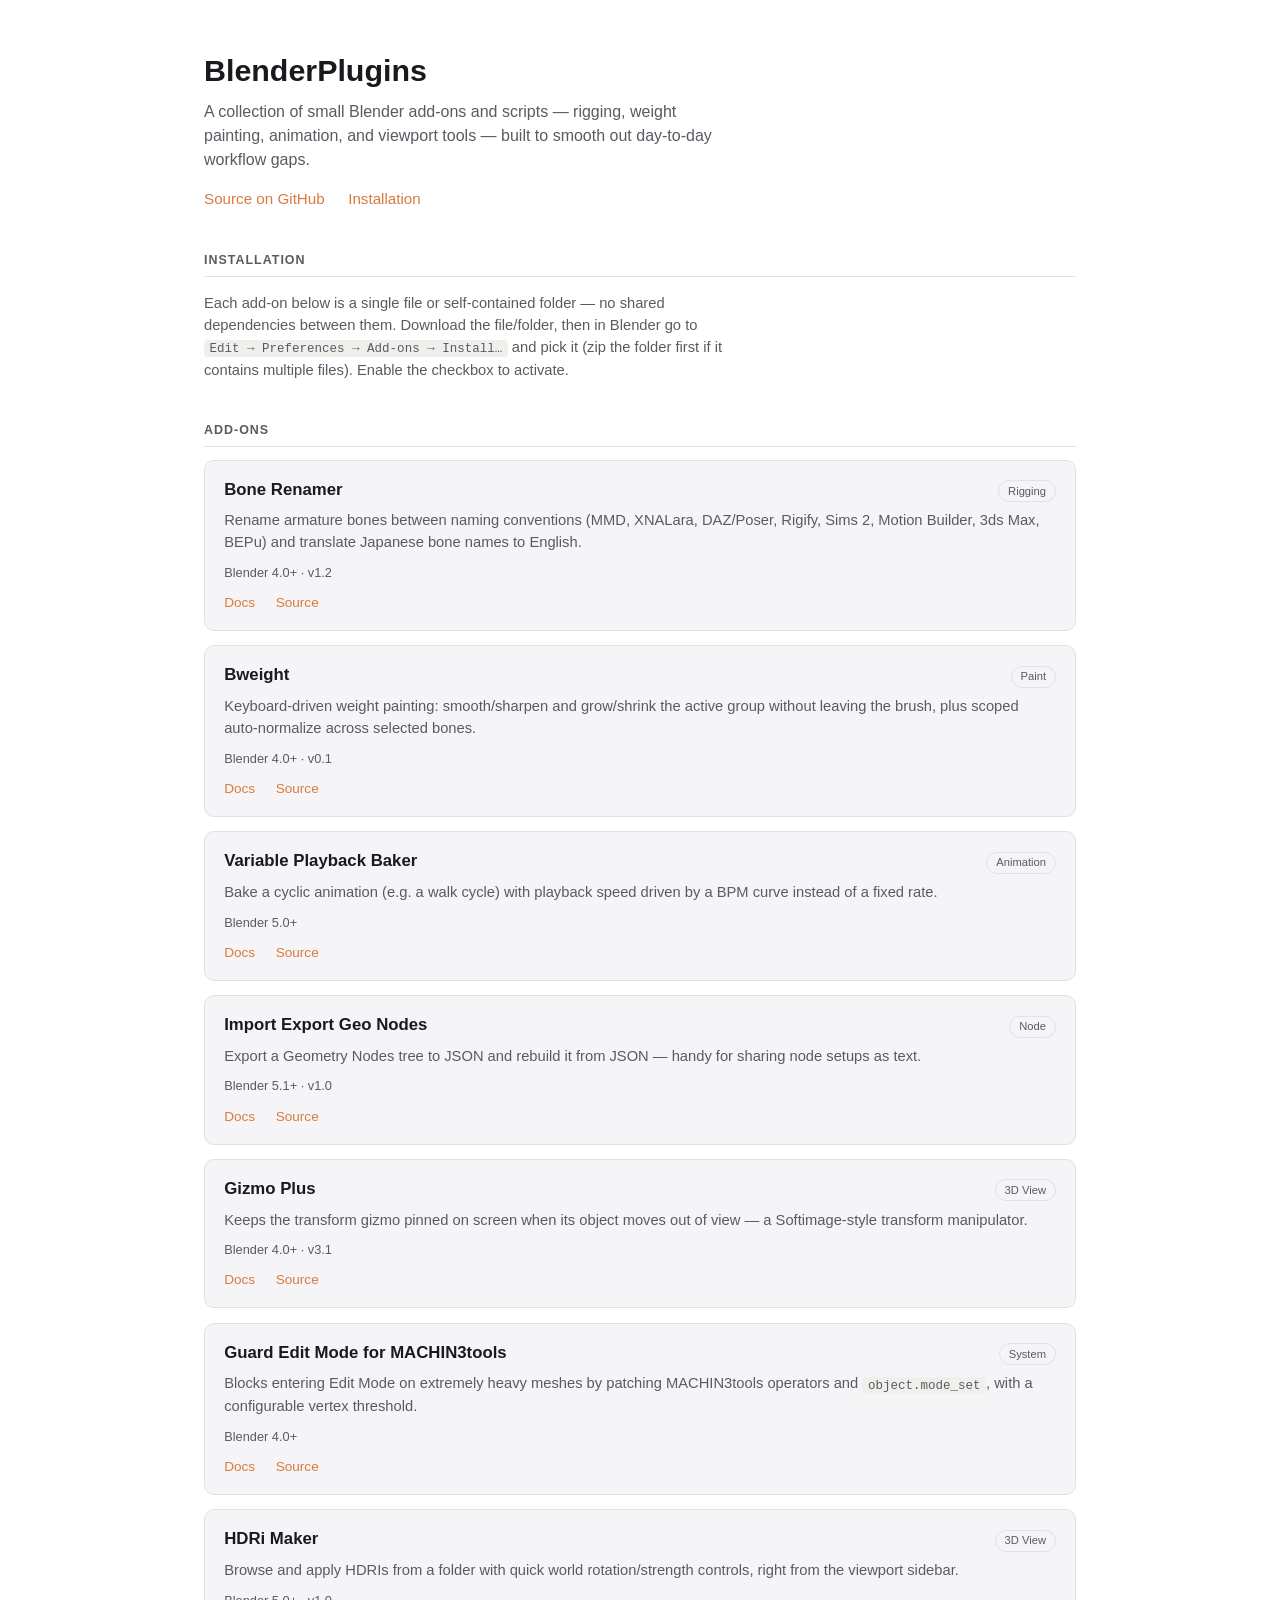
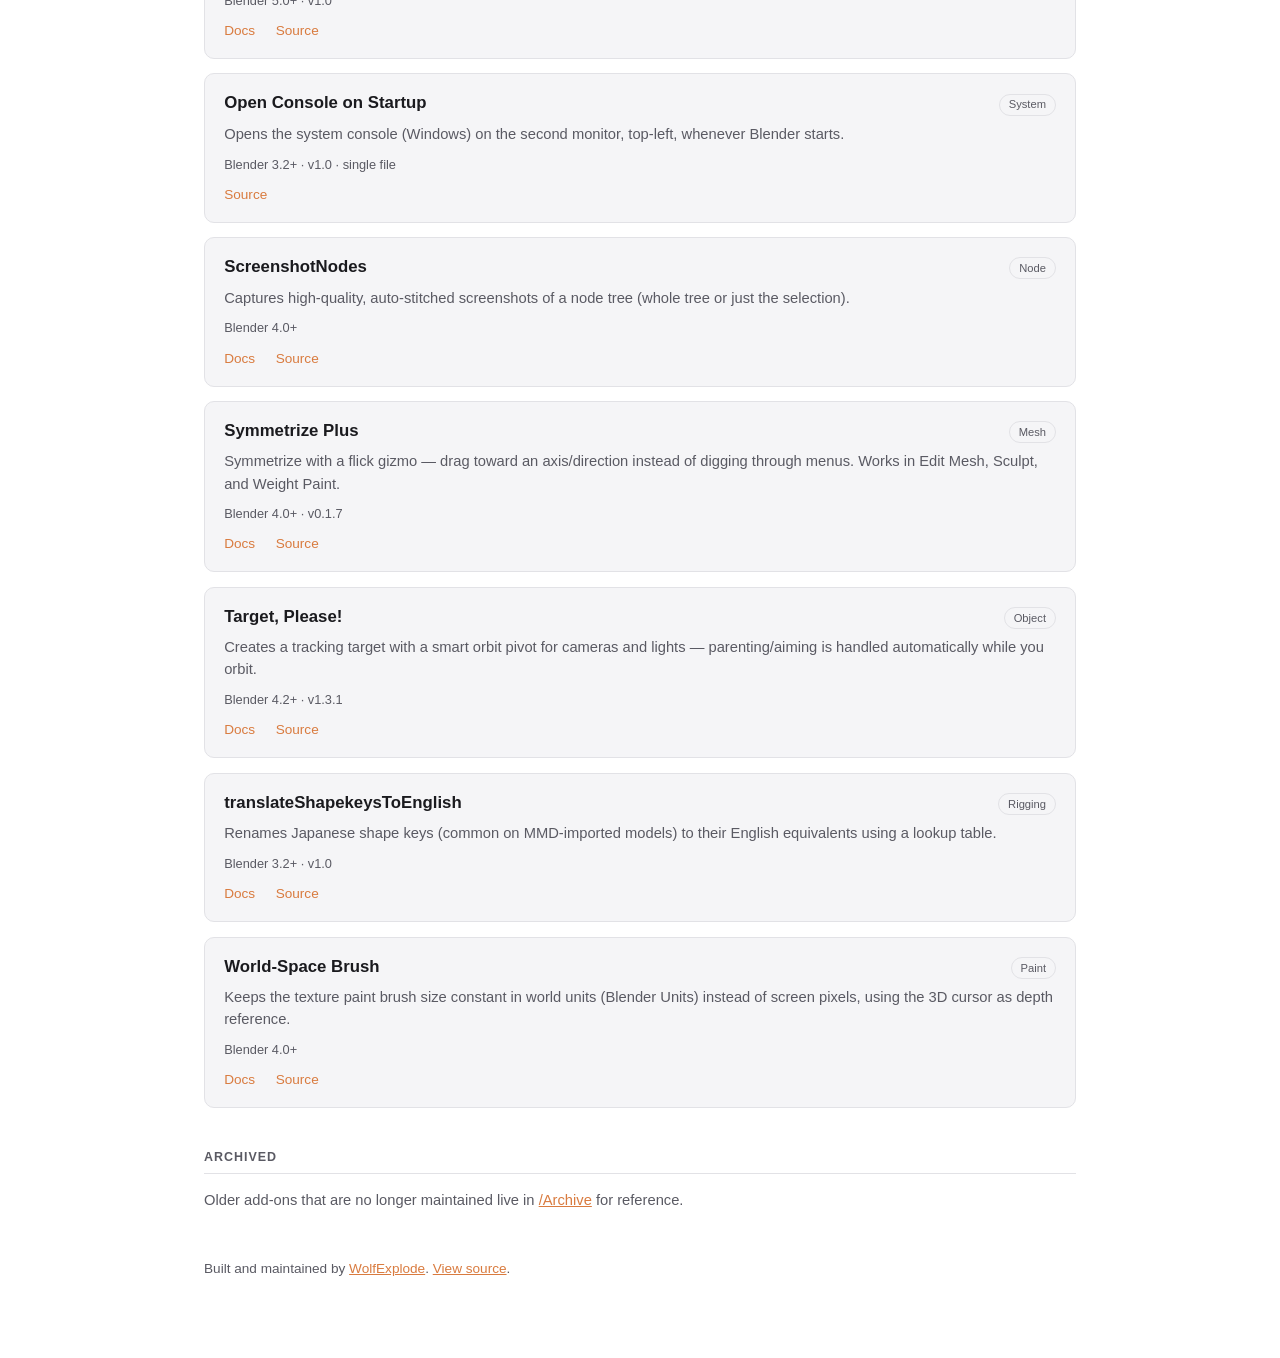
==== docs/index.html @ 3d96248f "updated docs and added README for each plugin I'll record and add videos later" ====
<!doctype html>
<html lang="en">
<head>
<meta charset="utf-8">
<meta name="viewport" content="width=device-width, initial-scale=1">
<title>BlenderPlugins — WXP</title>
<meta name="description" content="A collection of Blender add-ons and scripts for rigging, weight painting, animation, and viewport tools.">
<style>
  :root {
    --bg: #ffffff;
    --bg-alt: #f5f5f7;
    --text: #1a1a1e;
    --text-muted: #5a5a63;
    --border: #e2e2e6;
    --accent: #d97b3f;
    --code-bg: #f0efec;
  }
  @media (prefers-color-scheme: dark) {
    :root {
      --bg: #16161a;
      --bg-alt: #1d1d22;
      --text: #ececef;
      --text-muted: #9a9aa2;
      --border: #2c2c33;
      --accent: #e59a63;
      --code-bg: #232329;
    }
  }
  * { box-sizing: border-box; }
  body {
    margin: 0;
    font-family: -apple-system, "Segoe UI", Roboto, Helvetica, Arial, sans-serif;
    background: var(--bg);
    color: var(--text);
    line-height: 1.5;
  }
  .wrap { max-width: 920px; margin: 0 auto; padding: 3rem 1.5rem 5rem; }
  header h1 { font-size: 1.9rem; margin: 0 0 .4rem; }
  header p { color: var(--text-muted); max-width: 60ch; margin: 0 0 .5rem; }
  header .links { margin-top: 1rem; font-size: .95rem; }
  header .links a { color: var(--accent); text-decoration: none; margin-right: 1.2rem; }
  header .links a:hover { text-decoration: underline; }
  .section-title {
    margin: 2.5rem 0 .8rem;
    font-size: .78rem;
    text-transform: uppercase;
    letter-spacing: .08em;
    color: var(--text-muted);
    border-bottom: 1px solid var(--border);
    padding-bottom: .4rem;
  }
  .grid { display: grid; gap: .9rem; }
  .card {
    border: 1px solid var(--border);
    border-radius: 10px;
    padding: 1rem 1.2rem;
    background: var(--bg-alt);
  }
  .card-head {
    display: flex;
    align-items: baseline;
    justify-content: space-between;
    gap: .6rem;
    flex-wrap: wrap;
  }
  .card-head h3 { margin: 0; font-size: 1.05rem; }
  .badge {
    font-size: .7rem;
    color: var(--text-muted);
    border: 1px solid var(--border);
    border-radius: 999px;
    padding: .1rem .55rem;
    white-space: nowrap;
  }
  .card p.desc { margin: .45rem 0 .6rem; color: var(--text-muted); font-size: .92rem; }
  .card .meta { font-size: .8rem; color: var(--text-muted); margin-bottom: .5rem; }
  .card .actions a {
    font-size: .85rem;
    color: var(--accent);
    text-decoration: none;
    margin-right: 1rem;
  }
  .card .actions a:hover { text-decoration: underline; }
  code { background: var(--code-bg); border-radius: 4px; padding: .1rem .35rem; font-size: .85em; }
  footer { margin-top: 3rem; color: var(--text-muted); font-size: .85rem; }
  footer a { color: var(--accent); }
</style>
</head>
<body>
<div class="wrap">
  <header>
    <h1>BlenderPlugins</h1>
    <p>A collection of small Blender add-ons and scripts — rigging, weight painting, animation, and viewport tools — built to smooth out day-to-day workflow gaps.</p>
    <div class="links">
      <a href="https://github.com/WolfExplode/BlenderPlugins">Source on GitHub</a>
      <a href="https://github.com/WolfExplode/BlenderPlugins#installation">Installation</a>
    </div>
  </header>

  <h2 class="section-title" id="installation">Installation</h2>
  <p style="color:var(--text-muted); font-size:.92rem; max-width:65ch;">
    Each add-on below is a single file or self-contained folder — no shared dependencies between them.
    Download the file/folder, then in Blender go to <code>Edit → Preferences → Add-ons → Install…</code>
    and pick it (zip the folder first if it contains multiple files). Enable the checkbox to activate.
  </p>

  <h2 class="section-title">Add-ons</h2>
  <div class="grid">

    <div class="card">
      <div class="card-head"><h3>Bone Renamer</h3><span class="badge">Rigging</span></div>
      <p class="desc">Rename armature bones between naming conventions (MMD, XNALara, DAZ/Poser, Rigify, Sims 2, Motion Builder, 3ds Max, BEPu) and translate Japanese bone names to English.</p>
      <div class="meta">Blender 4.0+ &middot; v1.2</div>
      <div class="actions">
        <a href="https://github.com/WolfExplode/BlenderPlugins/blob/main/BoneRenamer_v1.2/README.md">Docs</a>
        <a href="https://github.com/WolfExplode/BlenderPlugins/tree/main/BoneRenamer_v1.2">Source</a>
      </div>
    </div>

    <div class="card">
      <div class="card-head"><h3>Bweight</h3><span class="badge">Paint</span></div>
      <p class="desc">Keyboard-driven weight painting: smooth/sharpen and grow/shrink the active group without leaving the brush, plus scoped auto-normalize across selected bones.</p>
      <div class="meta">Blender 4.0+ &middot; v0.1</div>
      <div class="actions">
        <a href="https://github.com/WolfExplode/BlenderPlugins/blob/main/Bweight/README.md">Docs</a>
        <a href="https://github.com/WolfExplode/BlenderPlugins/tree/main/Bweight">Source</a>
      </div>
    </div>

    <div class="card">
      <div class="card-head"><h3>Variable Playback Baker</h3><span class="badge">Animation</span></div>
      <p class="desc">Bake a cyclic animation (e.g. a walk cycle) with playback speed driven by a BPM curve instead of a fixed rate.</p>
      <div class="meta">Blender 5.0+</div>
      <div class="actions">
        <a href="https://github.com/WolfExplode/BlenderPlugins/blob/main/cyclic%20animation/README.md">Docs</a>
        <a href="https://github.com/WolfExplode/BlenderPlugins/tree/main/cyclic%20animation">Source</a>
      </div>
    </div>

    <div class="card">
      <div class="card-head"><h3>Import Export Geo Nodes</h3><span class="badge">Node</span></div>
      <p class="desc">Export a Geometry Nodes tree to JSON and rebuild it from JSON — handy for sharing node setups as text.</p>
      <div class="meta">Blender 5.1+ &middot; v1.0</div>
      <div class="actions">
        <a href="https://github.com/WolfExplode/BlenderPlugins/blob/main/ExportImportGeoNodes/README.md">Docs</a>
        <a href="https://github.com/WolfExplode/BlenderPlugins/tree/main/ExportImportGeoNodes">Source</a>
      </div>
    </div>

    <div class="card">
      <div class="card-head"><h3>Gizmo Plus</h3><span class="badge">3D View</span></div>
      <p class="desc">Keeps the transform gizmo pinned on screen when its object moves out of view — a Softimage-style transform manipulator.</p>
      <div class="meta">Blender 4.0+ &middot; v3.1</div>
      <div class="actions">
        <a href="https://github.com/WolfExplode/BlenderPlugins/blob/main/gizmo_plus/README.md">Docs</a>
        <a href="https://github.com/WolfExplode/BlenderPlugins/tree/main/gizmo_plus">Source</a>
      </div>
    </div>

    <div class="card">
      <div class="card-head"><h3>Guard Edit Mode for MACHIN3tools</h3><span class="badge">System</span></div>
      <p class="desc">Blocks entering Edit Mode on extremely heavy meshes by patching MACHIN3tools operators and <code>object.mode_set</code>, with a configurable vertex threshold.</p>
      <div class="meta">Blender 4.0+</div>
      <div class="actions">
        <a href="https://github.com/WolfExplode/BlenderPlugins/blob/main/Guard%20Edit%20Mode%20for%20MACHIN3tools/README.md">Docs</a>
        <a href="https://github.com/WolfExplode/BlenderPlugins/tree/main/Guard%20Edit%20Mode%20for%20MACHIN3tools">Source</a>
      </div>
    </div>

    <div class="card">
      <div class="card-head"><h3>HDRi Maker</h3><span class="badge">3D View</span></div>
      <p class="desc">Browse and apply HDRIs from a folder with quick world rotation/strength controls, right from the viewport sidebar.</p>
      <div class="meta">Blender 5.0+ &middot; v1.0</div>
      <div class="actions">
        <a href="https://github.com/WolfExplode/BlenderPlugins/blob/main/hdri_maker/README.md">Docs</a>
        <a href="https://github.com/WolfExplode/BlenderPlugins/tree/main/hdri_maker">Source</a>
      </div>
    </div>

    <div class="card">
      <div class="card-head"><h3>Open Console on Startup</h3><span class="badge">System</span></div>
      <p class="desc">Opens the system console (Windows) on the second monitor, top-left, whenever Blender starts.</p>
      <div class="meta">Blender 3.2+ &middot; v1.0 &middot; single file</div>
      <div class="actions">
        <a href="https://github.com/WolfExplode/BlenderPlugins/blob/main/Open_console_on_startup.py">Source</a>
      </div>
    </div>

    <div class="card">
      <div class="card-head"><h3>ScreenshotNodes</h3><span class="badge">Node</span></div>
      <p class="desc">Captures high-quality, auto-stitched screenshots of a node tree (whole tree or just the selection).</p>
      <div class="meta">Blender 4.0+</div>
      <div class="actions">
        <a href="https://github.com/WolfExplode/BlenderPlugins/blob/main/ScreenshotNodes/README.md">Docs</a>
        <a href="https://github.com/WolfExplode/BlenderPlugins/tree/main/ScreenshotNodes">Source</a>
      </div>
    </div>

    <div class="card">
      <div class="card-head"><h3>Symmetrize Plus</h3><span class="badge">Mesh</span></div>
      <p class="desc">Symmetrize with a flick gizmo — drag toward an axis/direction instead of digging through menus. Works in Edit Mesh, Sculpt, and Weight Paint.</p>
      <div class="meta">Blender 4.0+ &middot; v0.1.7</div>
      <div class="actions">
        <a href="https://github.com/WolfExplode/BlenderPlugins/blob/main/Symmetrize_Plus/README.md">Docs</a>
        <a href="https://github.com/WolfExplode/BlenderPlugins/tree/main/Symmetrize_Plus">Source</a>
      </div>
    </div>

    <div class="card">
      <div class="card-head"><h3>Target, Please!</h3><span class="badge">Object</span></div>
      <p class="desc">Creates a tracking target with a smart orbit pivot for cameras and lights — parenting/aiming is handled automatically while you orbit.</p>
      <div class="meta">Blender 4.2+ &middot; v1.3.1</div>
      <div class="actions">
        <a href="https://github.com/WolfExplode/BlenderPlugins/blob/main/Target%20Please/README.md">Docs</a>
        <a href="https://github.com/WolfExplode/BlenderPlugins/tree/main/Target%20Please">Source</a>
      </div>
    </div>

    <div class="card">
      <div class="card-head"><h3>translateShapekeysToEnglish</h3><span class="badge">Rigging</span></div>
      <p class="desc">Renames Japanese shape keys (common on MMD-imported models) to their English equivalents using a lookup table.</p>
      <div class="meta">Blender 3.2+ &middot; v1.0</div>
      <div class="actions">
        <a href="https://github.com/WolfExplode/BlenderPlugins/blob/main/translateShapekeysToEnglish/README.md">Docs</a>
        <a href="https://github.com/WolfExplode/BlenderPlugins/tree/main/translateShapekeysToEnglish">Source</a>
      </div>
    </div>

    <div class="card">
      <div class="card-head"><h3>World-Space Brush</h3><span class="badge">Paint</span></div>
      <p class="desc">Keeps the texture paint brush size constant in world units (Blender Units) instead of screen pixels, using the 3D cursor as depth reference.</p>
      <div class="meta">Blender 4.0+</div>
      <div class="actions">
        <a href="https://github.com/WolfExplode/BlenderPlugins/blob/main/world-space%20brush/README.md">Docs</a>
        <a href="https://github.com/WolfExplode/BlenderPlugins/tree/main/world-space%20brush">Source</a>
      </div>
    </div>

  </div>

  <h2 class="section-title">Archived</h2>
  <p style="color:var(--text-muted); font-size:.92rem;">
    Older add-ons that are no longer maintained live in
    <a href="https://github.com/WolfExplode/BlenderPlugins/tree/main/Archive" style="color:var(--accent);">/Archive</a>
    for reference.
  </p>

  <footer>
    Built and maintained by <a href="https://github.com/WolfExplode">WolfExplode</a>.
    <a href="https://github.com/WolfExplode/BlenderPlugins">View source</a>.
  </footer>
</div>
</body>
</html>
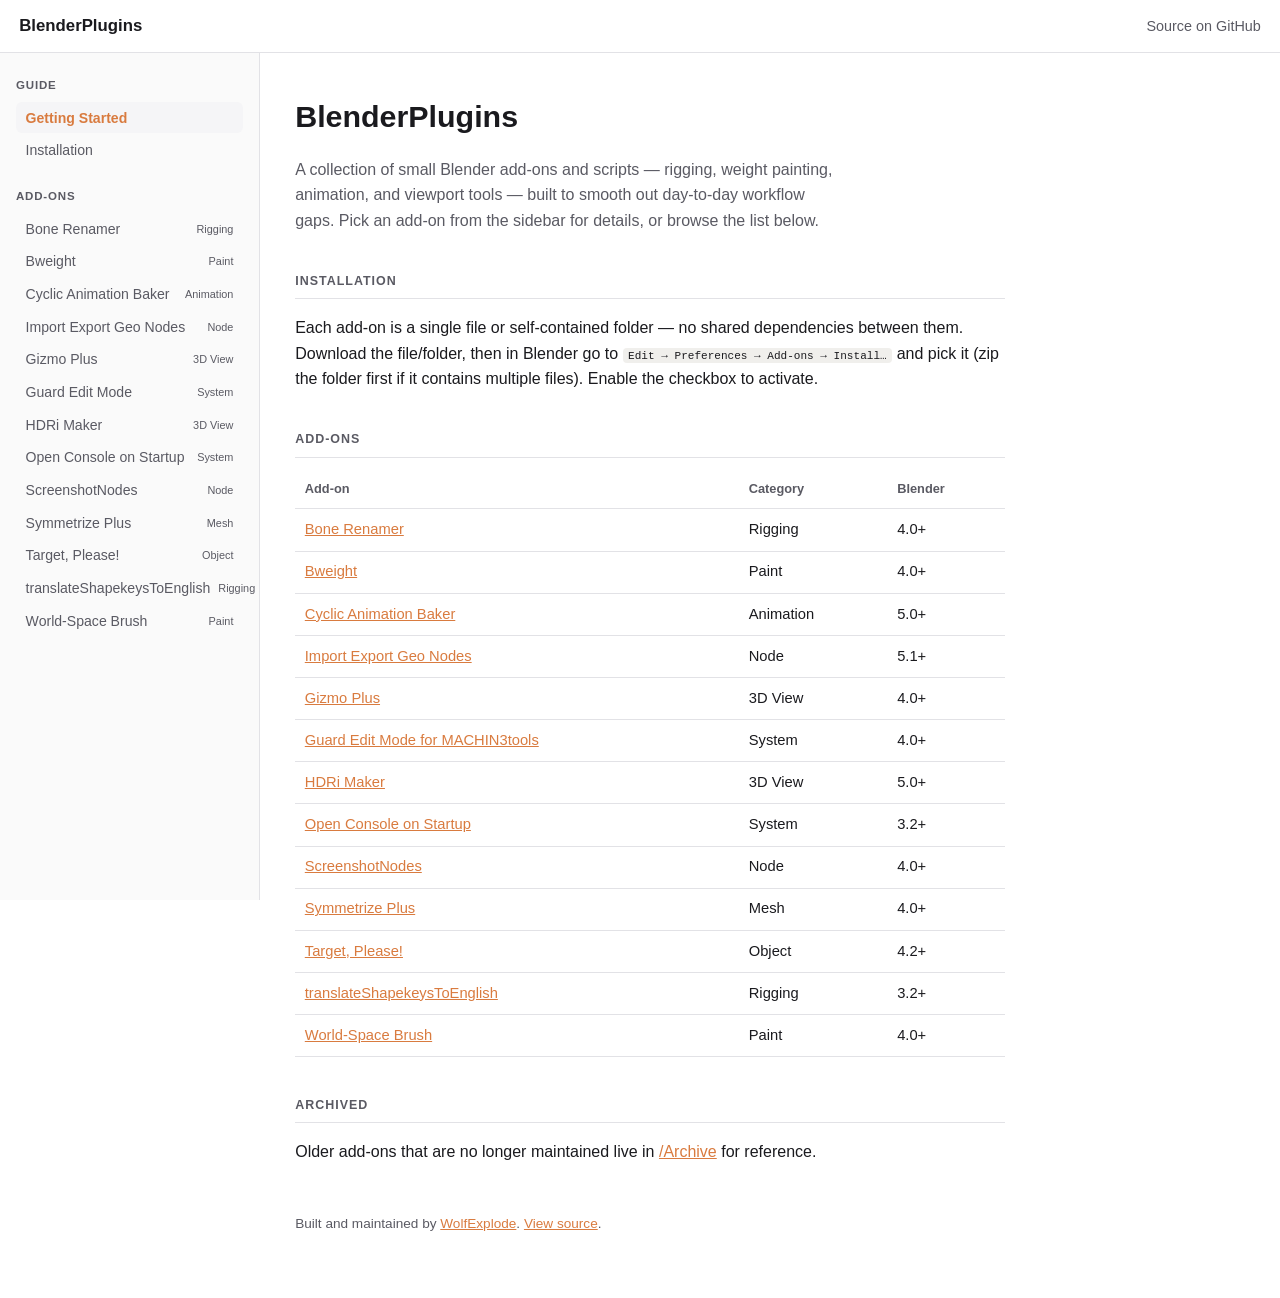
==== commit 2a40d990: "update webpage" ====
--- a/docs/index.html
+++ b/docs/index.html
@@ -1,254 +1,69 @@
-<!doctype html>
-<html lang="en">
-<head>
-<meta charset="utf-8">
-<meta name="viewport" content="width=device-width, initial-scale=1">
-<title>BlenderPlugins — WXP</title>
-<meta name="description" content="A collection of Blender add-ons and scripts for rigging, weight painting, animation, and viewport tools.">
-<style>
-  :root {
-    --bg: #ffffff;
-    --bg-alt: #f5f5f7;
-    --text: #1a1a1e;
-    --text-muted: #5a5a63;
-    --border: #e2e2e6;
-    --accent: #d97b3f;
-    --code-bg: #f0efec;
-  }
-  @media (prefers-color-scheme: dark) {
-    :root {
-      --bg: #16161a;
-      --bg-alt: #1d1d22;
-      --text: #ececef;
-      --text-muted: #9a9aa2;
-      --border: #2c2c33;
-      --accent: #e59a63;
-      --code-bg: #232329;
-    }
-  }
-  * { box-sizing: border-box; }
-  body {
-    margin: 0;
-    font-family: -apple-system, "Segoe UI", Roboto, Helvetica, Arial, sans-serif;
-    background: var(--bg);
-    color: var(--text);
-    line-height: 1.5;
-  }
-  .wrap { max-width: 920px; margin: 0 auto; padding: 3rem 1.5rem 5rem; }
-  header h1 { font-size: 1.9rem; margin: 0 0 .4rem; }
-  header p { color: var(--text-muted); max-width: 60ch; margin: 0 0 .5rem; }
-  header .links { margin-top: 1rem; font-size: .95rem; }
-  header .links a { color: var(--accent); text-decoration: none; margin-right: 1.2rem; }
-  header .links a:hover { text-decoration: underline; }
-  .section-title {
-    margin: 2.5rem 0 .8rem;
-    font-size: .78rem;
-    text-transform: uppercase;
-    letter-spacing: .08em;
-    color: var(--text-muted);
-    border-bottom: 1px solid var(--border);
-    padding-bottom: .4rem;
-  }
-  .grid { display: grid; gap: .9rem; }
-  .card {
-    border: 1px solid var(--border);
-    border-radius: 10px;
-    padding: 1rem 1.2rem;
-    background: var(--bg-alt);
-  }
-  .card-head {
-    display: flex;
-    align-items: baseline;
-    justify-content: space-between;
-    gap: .6rem;
-    flex-wrap: wrap;
-  }
-  .card-head h3 { margin: 0; font-size: 1.05rem; }
-  .badge {
-    font-size: .7rem;
-    color: var(--text-muted);
-    border: 1px solid var(--border);
-    border-radius: 999px;
-    padding: .1rem .55rem;
-    white-space: nowrap;
-  }
-  .card p.desc { margin: .45rem 0 .6rem; color: var(--text-muted); font-size: .92rem; }
-  .card .meta { font-size: .8rem; color: var(--text-muted); margin-bottom: .5rem; }
-  .card .actions a {
-    font-size: .85rem;
-    color: var(--accent);
-    text-decoration: none;
-    margin-right: 1rem;
-  }
-  .card .actions a:hover { text-decoration: underline; }
-  code { background: var(--code-bg); border-radius: 4px; padding: .1rem .35rem; font-size: .85em; }
-  footer { margin-top: 3rem; color: var(--text-muted); font-size: .85rem; }
-  footer a { color: var(--accent); }
-</style>
-</head>
-<body>
-<div class="wrap">
-  <header>
-    <h1>BlenderPlugins</h1>
-    <p>A collection of small Blender add-ons and scripts — rigging, weight painting, animation, and viewport tools — built to smooth out day-to-day workflow gaps.</p>
-    <div class="links">
-      <a href="https://github.com/WolfExplode/BlenderPlugins">Source on GitHub</a>
-      <a href="https://github.com/WolfExplode/BlenderPlugins#installation">Installation</a>
-    </div>
-  </header>
-
-  <h2 class="section-title" id="installation">Installation</h2>
-  <p style="color:var(--text-muted); font-size:.92rem; max-width:65ch;">
-    Each add-on below is a single file or self-contained folder — no shared dependencies between them.
-    Download the file/folder, then in Blender go to <code>Edit → Preferences → Add-ons → Install…</code>
-    and pick it (zip the folder first if it contains multiple files). Enable the checkbox to activate.
-  </p>
-
-  <h2 class="section-title">Add-ons</h2>
-  <div class="grid">
-
-    <div class="card">
-      <div class="card-head"><h3>Bone Renamer</h3><span class="badge">Rigging</span></div>
-      <p class="desc">Rename armature bones between naming conventions (MMD, XNALara, DAZ/Poser, Rigify, Sims 2, Motion Builder, 3ds Max, BEPu) and translate Japanese bone names to English.</p>
-      <div class="meta">Blender 4.0+ &middot; v1.2</div>
-      <div class="actions">
-        <a href="https://github.com/WolfExplode/BlenderPlugins/blob/main/BoneRenamer_v1.2/README.md">Docs</a>
-        <a href="https://github.com/WolfExplode/BlenderPlugins/tree/main/BoneRenamer_v1.2">Source</a>
-      </div>
-    </div>
-
-    <div class="card">
-      <div class="card-head"><h3>Bweight</h3><span class="badge">Paint</span></div>
-      <p class="desc">Keyboard-driven weight painting: smooth/sharpen and grow/shrink the active group without leaving the brush, plus scoped auto-normalize across selected bones.</p>
-      <div class="meta">Blender 4.0+ &middot; v0.1</div>
-      <div class="actions">
-        <a href="https://github.com/WolfExplode/BlenderPlugins/blob/main/Bweight/README.md">Docs</a>
-        <a href="https://github.com/WolfExplode/BlenderPlugins/tree/main/Bweight">Source</a>
-      </div>
-    </div>
-
-    <div class="card">
-      <div class="card-head"><h3>Variable Playback Baker</h3><span class="badge">Animation</span></div>
-      <p class="desc">Bake a cyclic animation (e.g. a walk cycle) with playback speed driven by a BPM curve instead of a fixed rate.</p>
-      <div class="meta">Blender 5.0+</div>
-      <div class="actions">
-        <a href="https://github.com/WolfExplode/BlenderPlugins/blob/main/cyclic%20animation/README.md">Docs</a>
-        <a href="https://github.com/WolfExplode/BlenderPlugins/tree/main/cyclic%20animation">Source</a>
-      </div>
-    </div>
-
-    <div class="card">
-      <div class="card-head"><h3>Import Export Geo Nodes</h3><span class="badge">Node</span></div>
-      <p class="desc">Export a Geometry Nodes tree to JSON and rebuild it from JSON — handy for sharing node setups as text.</p>
-      <div class="meta">Blender 5.1+ &middot; v1.0</div>
-      <div class="actions">
-        <a href="https://github.com/WolfExplode/BlenderPlugins/blob/main/ExportImportGeoNodes/README.md">Docs</a>
-        <a href="https://github.com/WolfExplode/BlenderPlugins/tree/main/ExportImportGeoNodes">Source</a>
-      </div>
-    </div>
-
-    <div class="card">
-      <div class="card-head"><h3>Gizmo Plus</h3><span class="badge">3D View</span></div>
-      <p class="desc">Keeps the transform gizmo pinned on screen when its object moves out of view — a Softimage-style transform manipulator.</p>
-      <div class="meta">Blender 4.0+ &middot; v3.1</div>
-      <div class="actions">
-        <a href="https://github.com/WolfExplode/BlenderPlugins/blob/main/gizmo_plus/README.md">Docs</a>
-        <a href="https://github.com/WolfExplode/BlenderPlugins/tree/main/gizmo_plus">Source</a>
-      </div>
-    </div>
-
-    <div class="card">
-      <div class="card-head"><h3>Guard Edit Mode for MACHIN3tools</h3><span class="badge">System</span></div>
-      <p class="desc">Blocks entering Edit Mode on extremely heavy meshes by patching MACHIN3tools operators and <code>object.mode_set</code>, with a configurable vertex threshold.</p>
-      <div class="meta">Blender 4.0+</div>
-      <div class="actions">
-        <a href="https://github.com/WolfExplode/BlenderPlugins/blob/main/Guard%20Edit%20Mode%20for%20MACHIN3tools/README.md">Docs</a>
-        <a href="https://github.com/WolfExplode/BlenderPlugins/tree/main/Guard%20Edit%20Mode%20for%20MACHIN3tools">Source</a>
-      </div>
-    </div>
-
-    <div class="card">
-      <div class="card-head"><h3>HDRi Maker</h3><span class="badge">3D View</span></div>
-      <p class="desc">Browse and apply HDRIs from a folder with quick world rotation/strength controls, right from the viewport sidebar.</p>
-      <div class="meta">Blender 5.0+ &middot; v1.0</div>
-      <div class="actions">
-        <a href="https://github.com/WolfExplode/BlenderPlugins/blob/main/hdri_maker/README.md">Docs</a>
-        <a href="https://github.com/WolfExplode/BlenderPlugins/tree/main/hdri_maker">Source</a>
-      </div>
-    </div>
-
-    <div class="card">
-      <div class="card-head"><h3>Open Console on Startup</h3><span class="badge">System</span></div>
-      <p class="desc">Opens the system console (Windows) on the second monitor, top-left, whenever Blender starts.</p>
-      <div class="meta">Blender 3.2+ &middot; v1.0 &middot; single file</div>
-      <div class="actions">
-        <a href="https://github.com/WolfExplode/BlenderPlugins/blob/main/Open_console_on_startup.py">Source</a>
-      </div>
-    </div>
-
-    <div class="card">
-      <div class="card-head"><h3>ScreenshotNodes</h3><span class="badge">Node</span></div>
-      <p class="desc">Captures high-quality, auto-stitched screenshots of a node tree (whole tree or just the selection).</p>
-      <div class="meta">Blender 4.0+</div>
-      <div class="actions">
-        <a href="https://github.com/WolfExplode/BlenderPlugins/blob/main/ScreenshotNodes/README.md">Docs</a>
-        <a href="https://github.com/WolfExplode/BlenderPlugins/tree/main/ScreenshotNodes">Source</a>
-      </div>
-    </div>
-
-    <div class="card">
-      <div class="card-head"><h3>Symmetrize Plus</h3><span class="badge">Mesh</span></div>
-      <p class="desc">Symmetrize with a flick gizmo — drag toward an axis/direction instead of digging through menus. Works in Edit Mesh, Sculpt, and Weight Paint.</p>
-      <div class="meta">Blender 4.0+ &middot; v0.1.7</div>
-      <div class="actions">
-        <a href="https://github.com/WolfExplode/BlenderPlugins/blob/main/Symmetrize_Plus/README.md">Docs</a>
-        <a href="https://github.com/WolfExplode/BlenderPlugins/tree/main/Symmetrize_Plus">Source</a>
-      </div>
-    </div>
-
-    <div class="card">
-      <div class="card-head"><h3>Target, Please!</h3><span class="badge">Object</span></div>
-      <p class="desc">Creates a tracking target with a smart orbit pivot for cameras and lights — parenting/aiming is handled automatically while you orbit.</p>
-      <div class="meta">Blender 4.2+ &middot; v1.3.1</div>
-      <div class="actions">
-        <a href="https://github.com/WolfExplode/BlenderPlugins/blob/main/Target%20Please/README.md">Docs</a>
-        <a href="https://github.com/WolfExplode/BlenderPlugins/tree/main/Target%20Please">Source</a>
-      </div>
-    </div>
-
-    <div class="card">
-      <div class="card-head"><h3>translateShapekeysToEnglish</h3><span class="badge">Rigging</span></div>
-      <p class="desc">Renames Japanese shape keys (common on MMD-imported models) to their English equivalents using a lookup table.</p>
-      <div class="meta">Blender 3.2+ &middot; v1.0</div>
-      <div class="actions">
-        <a href="https://github.com/WolfExplode/BlenderPlugins/blob/main/translateShapekeysToEnglish/README.md">Docs</a>
-        <a href="https://github.com/WolfExplode/BlenderPlugins/tree/main/translateShapekeysToEnglish">Source</a>
-      </div>
-    </div>
-
-    <div class="card">
-      <div class="card-head"><h3>World-Space Brush</h3><span class="badge">Paint</span></div>
-      <p class="desc">Keeps the texture paint brush size constant in world units (Blender Units) instead of screen pixels, using the 3D cursor as depth reference.</p>
-      <div class="meta">Blender 4.0+</div>
-      <div class="actions">
-        <a href="https://github.com/WolfExplode/BlenderPlugins/blob/main/world-space%20brush/README.md">Docs</a>
-        <a href="https://github.com/WolfExplode/BlenderPlugins/tree/main/world-space%20brush">Source</a>
-      </div>
-    </div>
-
-  </div>
-
-  <h2 class="section-title">Archived</h2>
-  <p style="color:var(--text-muted); font-size:.92rem;">
-    Older add-ons that are no longer maintained live in
-    <a href="https://github.com/WolfExplode/BlenderPlugins/tree/main/Archive" style="color:var(--accent);">/Archive</a>
-    for reference.
-  </p>
-
-  <footer>
-    Built and maintained by <a href="https://github.com/WolfExplode">WolfExplode</a>.
-    <a href="https://github.com/WolfExplode/BlenderPlugins">View source</a>.
-  </footer>
-</div>
-</body>
-</html>
+<!doctype html>
+<html lang="en">
+<head>
+<meta charset="utf-8">
+<meta name="viewport" content="width=device-width, initial-scale=1">
+<title>BlenderPlugins — BlenderPlugins</title>
+<meta name="description" content="A collection of Blender add-ons and scripts for rigging, weight painting, animation, and viewport tools.">
+<link rel="stylesheet" href="assets/style.css">
+</head>
+<body>
+<header class="topbar">
+  <a class="brand" href="index.html">
+    <button class="nav-toggle" id="nav-toggle" aria-label="Toggle navigation">&#9776;</button>
+    BlenderPlugins
+  </a>
+  <div class="top-links">
+    <a href="https://github.com/WolfExplode/BlenderPlugins">Source on GitHub</a>
+  </div>
+</header>
+<div class="body">
+  <nav class="sidebar"><div id="sidebar-mount"></div></nav>
+  <main class="content">
+
+    <div class="hero">
+      <h1>BlenderPlugins</h1>
+      <p>A collection of small Blender add-ons and scripts &mdash; rigging, weight painting, animation, and viewport tools &mdash; built to smooth out day-to-day workflow gaps. Pick an add-on from the sidebar for details, or browse the list below.</p>
+    </div>
+
+    <h2 class="section-title" id="installation">Installation</h2>
+    <p>Each add-on is a single file or self-contained folder &mdash; no shared dependencies between them.
+    Download the file/folder, then in Blender go to
+    <code>Edit &rarr; Preferences &rarr; Add-ons &rarr; Install&hellip;</code>
+    and pick it (zip the folder first if it contains multiple files). Enable the checkbox to activate.</p>
+
+    <h2 class="section-title">Add-ons</h2>
+    <table class="addon-table">
+      <thead><tr><th>Add-on</th><th>Category</th><th>Blender</th></tr></thead>
+      <tbody>
+        <tr><td><a href="addons/bone-renamer/index.html">Bone Renamer</a></td><td>Rigging</td><td>4.0+</td></tr>
+        <tr><td><a href="addons/bweight/index.html">Bweight</a></td><td>Paint</td><td>4.0+</td></tr>
+        <tr><td><a href="addons/cyclic-animation-baker/index.html">Cyclic Animation Baker</a></td><td>Animation</td><td>5.0+</td></tr>
+        <tr><td><a href="addons/geo-nodes-io/index.html">Import Export Geo Nodes</a></td><td>Node</td><td>5.1+</td></tr>
+        <tr><td><a href="addons/gizmo-plus/index.html">Gizmo Plus</a></td><td>3D View</td><td>4.0+</td></tr>
+        <tr><td><a href="addons/guard-edit-mode/index.html">Guard Edit Mode for MACHIN3tools</a></td><td>System</td><td>4.0+</td></tr>
+        <tr><td><a href="addons/hdri-maker/index.html">HDRi Maker</a></td><td>3D View</td><td>5.0+</td></tr>
+        <tr><td><a href="addons/open-console-startup/index.html">Open Console on Startup</a></td><td>System</td><td>3.2+</td></tr>
+        <tr><td><a href="addons/screenshot-nodes/index.html">ScreenshotNodes</a></td><td>Node</td><td>4.0+</td></tr>
+        <tr><td><a href="addons/symmetrize-plus/index.html">Symmetrize Plus</a></td><td>Mesh</td><td>4.0+</td></tr>
+        <tr><td><a href="addons/target-please/index.html">Target, Please!</a></td><td>Object</td><td>4.2+</td></tr>
+        <tr><td><a href="addons/translate-shapekeys/index.html">translateShapekeysToEnglish</a></td><td>Rigging</td><td>3.2+</td></tr>
+        <tr><td><a href="addons/world-space-brush/index.html">World-Space Brush</a></td><td>Paint</td><td>4.0+</td></tr>
+      </tbody>
+    </table>
+
+    <h2 class="section-title">Archived</h2>
+    <p>Older add-ons that are no longer maintained live in
+    <a href="https://github.com/WolfExplode/BlenderPlugins/tree/main/Archive">/Archive</a> for reference.</p>
+
+    <footer class="site-footer">
+      Built and maintained by <a href="https://github.com/WolfExplode">WolfExplode</a>.
+      <a href="https://github.com/WolfExplode/BlenderPlugins">View source</a>.
+    </footer>
+
+  </main>
+</div>
+<script>var NAV_BASE = ""; var NAV_CURRENT = "home";</script>
+<script src="assets/nav.js"></script>
+</body>
+</html>
--- a/docs/assets/style.css
+++ b/docs/assets/style.css
@@ -0,0 +1,232 @@
+:root {
+  --bg: #ffffff;
+  --bg-alt: #f5f5f7;
+  --sidebar-bg: #fafafa;
+  --text: #1a1a1e;
+  --text-muted: #5a5a63;
+  --border: #e2e2e6;
+  --accent: #d97b3f;
+  --code-bg: #f0efec;
+}
+@media (prefers-color-scheme: dark) {
+  :root {
+    --bg: #16161a;
+    --bg-alt: #1d1d22;
+    --sidebar-bg: #19191d;
+    --text: #ececef;
+    --text-muted: #9a9aa2;
+    --border: #2c2c33;
+    --accent: #e59a63;
+    --code-bg: #232329;
+  }
+}
+* { box-sizing: border-box; }
+html, body { margin: 0; padding: 0; }
+body {
+  font-family: -apple-system, "Segoe UI", Roboto, Helvetica, Arial, sans-serif;
+  background: var(--bg);
+  color: var(--text);
+  line-height: 1.6;
+}
+a { color: var(--accent); }
+code {
+  background: var(--code-bg);
+  border-radius: 4px;
+  padding: .1rem .35rem;
+  font-size: .85em;
+}
+
+/* Topbar */
+.topbar {
+  display: flex;
+  align-items: center;
+  justify-content: space-between;
+  gap: 1rem;
+  padding: .8rem 1.2rem;
+  border-bottom: 1px solid var(--border);
+  position: sticky;
+  top: 0;
+  background: var(--bg);
+  z-index: 20;
+}
+.topbar .brand {
+  font-weight: 600;
+  font-size: 1.05rem;
+  color: var(--text);
+  text-decoration: none;
+  display: flex;
+  align-items: center;
+  gap: .5rem;
+}
+.topbar .brand:hover { color: var(--accent); }
+.topbar .top-links { display: flex; gap: 1.1rem; font-size: .9rem; align-items: center; }
+.topbar .top-links a { text-decoration: none; color: var(--text-muted); }
+.topbar .top-links a:hover { color: var(--accent); }
+.nav-toggle {
+  display: none;
+  background: none;
+  border: 1px solid var(--border);
+  border-radius: 6px;
+  color: var(--text);
+  font-size: 1rem;
+  padding: .3rem .6rem;
+  cursor: pointer;
+}
+
+/* Body layout: sidebar + content */
+.body {
+  display: grid;
+  grid-template-columns: 260px minmax(0, 1fr);
+  align-items: start;
+}
+.sidebar {
+  position: sticky;
+  top: 53px;
+  height: calc(100vh - 53px);
+  overflow-y: auto;
+  background: var(--sidebar-bg);
+  border-right: 1px solid var(--border);
+  padding: 1.4rem 1rem 2rem;
+  font-size: .88rem;
+}
+.sidebar h4 {
+  text-transform: uppercase;
+  letter-spacing: .07em;
+  font-size: .72rem;
+  color: var(--text-muted);
+  margin: 1.3rem 0 .5rem;
+}
+.sidebar h4:first-child { margin-top: 0; }
+.sidebar ul { list-style: none; margin: 0; padding: 0; }
+.sidebar li { margin: .1rem 0; }
+.sidebar a {
+  display: flex;
+  justify-content: space-between;
+  gap: .5rem;
+  text-decoration: none;
+  color: var(--text-muted);
+  padding: .4rem .6rem;
+  border-radius: 6px;
+  line-height: 1.3;
+}
+.sidebar a:hover { background: var(--bg-alt); color: var(--text); }
+.sidebar a.active { background: var(--bg-alt); color: var(--accent); font-weight: 600; }
+.sidebar a .cat {
+  font-size: .68rem;
+  color: var(--text-muted);
+  white-space: nowrap;
+  align-self: center;
+}
+
+.content {
+  padding: 2.4rem 2.2rem 4rem;
+  max-width: 780px;
+}
+
+/* Home page */
+.hero h1 { font-size: 1.9rem; margin: 0 0 .5rem; }
+.hero p { color: var(--text-muted); max-width: 62ch; }
+.section-title {
+  margin: 2.4rem 0 .8rem;
+  font-size: .78rem;
+  text-transform: uppercase;
+  letter-spacing: .08em;
+  color: var(--text-muted);
+  border-bottom: 1px solid var(--border);
+  padding-bottom: .4rem;
+}
+table.addon-table { width: 100%; border-collapse: collapse; font-size: .92rem; }
+table.addon-table th, table.addon-table td {
+  text-align: left;
+  padding: .55rem .6rem;
+  border-bottom: 1px solid var(--border);
+}
+table.addon-table th { color: var(--text-muted); font-weight: 600; font-size: .8rem; }
+
+/* Addon page */
+.page-head { margin-bottom: 1.6rem; }
+.page-head h1 { font-size: 1.7rem; margin: 0 0 .5rem; }
+.badges { display: flex; gap: .5rem; flex-wrap: wrap; margin-bottom: .6rem; }
+.badge {
+  font-size: .72rem;
+  color: var(--text-muted);
+  border: 1px solid var(--border);
+  border-radius: 999px;
+  padding: .15rem .6rem;
+  white-space: nowrap;
+}
+.page-links { font-size: .9rem; margin-top: .3rem; }
+.page-links a { margin-right: 1.1rem; text-decoration: none; }
+.page-links a:hover { text-decoration: underline; }
+
+article h2 { font-size: 1.15rem; margin: 2rem 0 .6rem; }
+article h2:first-of-type { margin-top: 1.6rem; }
+article ul { padding-left: 1.3rem; }
+article li { margin: .3rem 0; }
+article p { margin: .6rem 0; }
+.feature-list li strong { color: var(--text); }
+
+.media-note {
+  border: 1px dashed var(--border);
+  border-radius: 8px;
+  padding: .8rem 1rem;
+  color: var(--text-muted);
+  font-size: .88rem;
+  margin: 1rem 0;
+}
+
+.demo-video {
+  display: block;
+  width: 100%;
+  max-width: 720px;
+  border-radius: 8px;
+  border: 1px solid var(--border);
+  margin: 1rem 0;
+}
+
+.prevnext {
+  display: flex;
+  justify-content: space-between;
+  gap: 1rem;
+  margin-top: 3rem;
+  padding-top: 1.2rem;
+  border-top: 1px solid var(--border);
+  font-size: .9rem;
+}
+.prevnext a {
+  text-decoration: none;
+  color: var(--text);
+  display: flex;
+  flex-direction: column;
+  max-width: 45%;
+}
+.prevnext a:hover .pn-title { color: var(--accent); }
+.prevnext .pn-dir { color: var(--text-muted); font-size: .75rem; text-transform: uppercase; letter-spacing: .06em; }
+.prevnext .pn-title { font-weight: 600; }
+.prevnext .next { text-align: right; margin-left: auto; }
+
+footer.site-footer {
+  margin-top: 3rem;
+  color: var(--text-muted);
+  font-size: .85rem;
+}
+
+/* Mobile */
+@media (max-width: 860px) {
+  .nav-toggle { display: inline-block; }
+  .body { grid-template-columns: 1fr; }
+  .sidebar {
+    position: fixed;
+    left: 0;
+    right: 0;
+    top: 53px;
+    height: calc(100vh - 53px);
+    transform: translateX(-100%);
+    transition: transform .18s ease;
+    z-index: 15;
+    width: 82vw;
+    max-width: 320px;
+  }
+  .sidebar.open { transform: translateX(0); box-shadow: 2px 0 12px rgba(0,0,0,.15); }
+  .content { padding: 1.6rem 1.2rem 3rem; }
+}
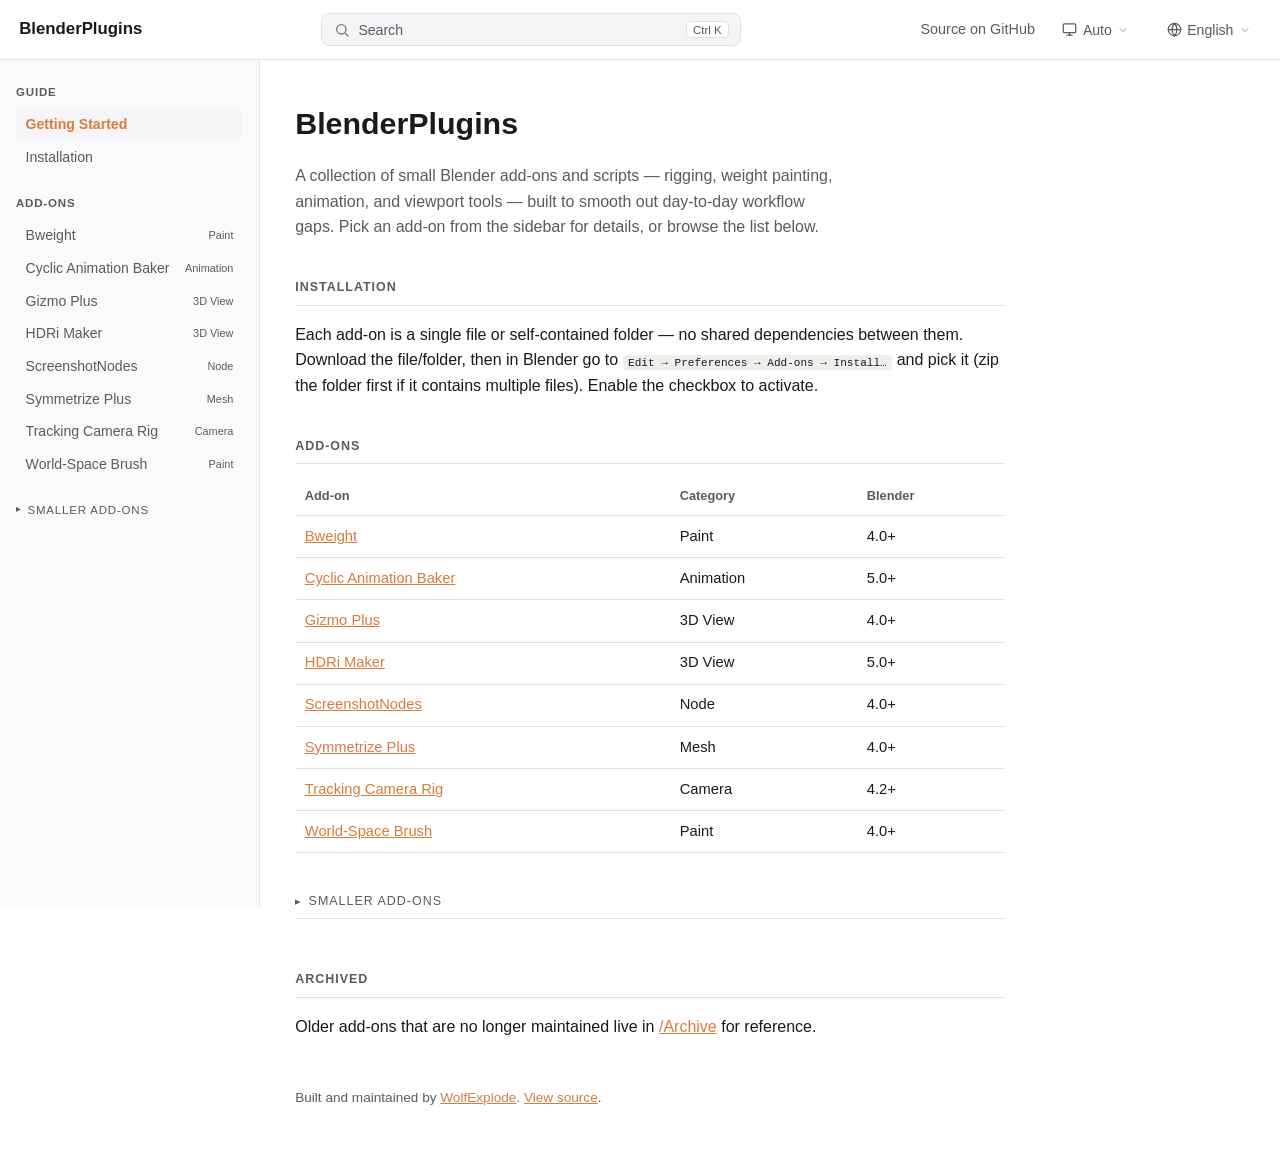
==== commit 67dff168: "webpage" ====
--- a/docs/index.html
+++ b/docs/index.html
@@ -3,6 +3,7 @@
 <head>
 <meta charset="utf-8">
 <meta name="viewport" content="width=device-width, initial-scale=1">
+<script>(function(){try{var t=localStorage.getItem("bp-theme");if(t==="light"||t==="dark")document.documentElement.setAttribute("data-theme",t);}catch(e){}})();</script>
 <title>BlenderPlugins — BlenderPlugins</title>
 <meta name="description" content="A collection of Blender add-ons and scripts for rigging, weight painting, animation, and viewport tools.">
 <link rel="stylesheet" href="assets/style.css">
@@ -32,27 +33,36 @@
     <code>Edit &rarr; Preferences &rarr; Add-ons &rarr; Install&hellip;</code>
     and pick it (zip the folder first if it contains multiple files). Enable the checkbox to activate.</p>
 
-    <h2 class="section-title">Add-ons</h2>
+    <h2 class="section-title" id="add-ons">Add-ons</h2>
     <table class="addon-table">
       <thead><tr><th>Add-on</th><th>Category</th><th>Blender</th></tr></thead>
       <tbody>
-        <tr><td><a href="addons/bone-renamer/index.html">Bone Renamer</a></td><td>Rigging</td><td>4.0+</td></tr>
         <tr><td><a href="addons/bweight/index.html">Bweight</a></td><td>Paint</td><td>4.0+</td></tr>
         <tr><td><a href="addons/cyclic-animation-baker/index.html">Cyclic Animation Baker</a></td><td>Animation</td><td>5.0+</td></tr>
-        <tr><td><a href="addons/geo-nodes-io/index.html">Import Export Geo Nodes</a></td><td>Node</td><td>5.1+</td></tr>
         <tr><td><a href="addons/gizmo-plus/index.html">Gizmo Plus</a></td><td>3D View</td><td>4.0+</td></tr>
-        <tr><td><a href="addons/guard-edit-mode/index.html">Guard Edit Mode for MACHIN3tools</a></td><td>System</td><td>4.0+</td></tr>
         <tr><td><a href="addons/hdri-maker/index.html">HDRi Maker</a></td><td>3D View</td><td>5.0+</td></tr>
-        <tr><td><a href="addons/open-console-startup/index.html">Open Console on Startup</a></td><td>System</td><td>3.2+</td></tr>
         <tr><td><a href="addons/screenshot-nodes/index.html">ScreenshotNodes</a></td><td>Node</td><td>4.0+</td></tr>
         <tr><td><a href="addons/symmetrize-plus/index.html">Symmetrize Plus</a></td><td>Mesh</td><td>4.0+</td></tr>
-        <tr><td><a href="addons/target-please/index.html">Target, Please!</a></td><td>Object</td><td>4.2+</td></tr>
-        <tr><td><a href="addons/translate-shapekeys/index.html">translateShapekeysToEnglish</a></td><td>Rigging</td><td>3.2+</td></tr>
+        <tr><td><a href="addons/target-please/index.html">Tracking Camera Rig</a></td><td>Camera</td><td>4.2+</td></tr>
         <tr><td><a href="addons/world-space-brush/index.html">World-Space Brush</a></td><td>Paint</td><td>4.0+</td></tr>
       </tbody>
     </table>
 
-    <h2 class="section-title">Archived</h2>
+    <details class="collapsible">
+      <summary class="section-title collapsible-summary" id="smaller-add-ons">Smaller Add-ons</summary>
+      <p class="collapsible-note">Single-purpose scripts and small utilities &mdash; quick fixes rather than full workflow tools.</p>
+      <table class="addon-table">
+        <thead><tr><th>Add-on</th><th>Category</th><th>Blender</th></tr></thead>
+        <tbody>
+          <tr><td><a href="addons/bone-renamer/index.html">Bone Renamer</a></td><td>Rigging</td><td>4.0+</td></tr>
+          <tr><td><a href="addons/guard-edit-mode/index.html">Guard Edit Mode for MACHIN3tools</a></td><td>System</td><td>4.0+</td></tr>
+          <tr><td><a href="addons/open-console-startup/index.html">Open Console on Startup</a></td><td>System</td><td>3.2+</td></tr>
+          <tr><td><a href="addons/translate-shapekeys/index.html">translateShapekeysToEnglish</a></td><td>Rigging</td><td>3.2+</td></tr>
+        </tbody>
+      </table>
+    </details>
+
+    <h2 class="section-title" id="archived">Archived</h2>
     <p>Older add-ons that are no longer maintained live in
     <a href="https://github.com/WolfExplode/BlenderPlugins/tree/main/Archive">/Archive</a> for reference.</p>
 
--- a/docs/assets/style.css
+++ b/docs/assets/style.css
@@ -20,6 +20,29 @@
     --code-bg: #232329;
   }
 }
+/* Explicit overrides, set by the theme toggle. Higher specificity than the
+   plain :root inside the media query above, so they win regardless of
+   system preference. Absence of either = "auto" (follows the OS). */
+:root[data-theme="light"] {
+  --bg: #ffffff;
+  --bg-alt: #f5f5f7;
+  --sidebar-bg: #fafafa;
+  --text: #1a1a1e;
+  --text-muted: #5a5a63;
+  --border: #e2e2e6;
+  --accent: #d97b3f;
+  --code-bg: #f0efec;
+}
+:root[data-theme="dark"] {
+  --bg: #16161a;
+  --bg-alt: #1d1d22;
+  --sidebar-bg: #19191d;
+  --text: #ececef;
+  --text-muted: #9a9aa2;
+  --border: #2c2c33;
+  --accent: #e59a63;
+  --code-bg: #232329;
+}
 * { box-sizing: border-box; }
 html, body { margin: 0; padding: 0; }
 body {
@@ -72,6 +95,177 @@
   padding: .3rem .6rem;
   cursor: pointer;
 }
+
+/* Search trigger */
+.search-wrap { flex: 1; display: flex; justify-content: center; max-width: 560px; margin: 0 1rem; }
+.search-trigger {
+  display: flex;
+  align-items: center;
+  gap: .55rem;
+  width: 100%;
+  max-width: 420px;
+  background: var(--bg-alt);
+  border: 1px solid var(--border);
+  border-radius: 8px;
+  color: var(--text-muted);
+  font-size: .88rem;
+  padding: .45rem .7rem;
+  cursor: pointer;
+  font-family: inherit;
+}
+.search-trigger:hover { border-color: var(--accent); color: var(--text); }
+.search-trigger svg { flex: none; opacity: .8; }
+.search-trigger .st-label { flex: 1; text-align: left; }
+.search-trigger kbd {
+  font-family: inherit;
+  font-size: .72rem;
+  color: var(--text-muted);
+  background: var(--bg);
+  border: 1px solid var(--border);
+  border-radius: 4px;
+  padding: .1rem .4rem;
+}
+
+/* Header dropdowns (theme / language) */
+.dropdown { position: relative; }
+.dropdown-toggle {
+  display: flex;
+  align-items: center;
+  gap: .35rem;
+  background: none;
+  border: 1px solid transparent;
+  border-radius: 6px;
+  color: var(--text-muted);
+  font-size: .88rem;
+  font-family: inherit;
+  padding: .35rem .55rem;
+  cursor: pointer;
+}
+.dropdown-toggle:hover { color: var(--text); border-color: var(--border); }
+.dropdown-toggle svg { flex: none; }
+.dropdown-toggle .chev { opacity: .6; }
+.dropdown-menu {
+  position: absolute;
+  top: calc(100% + .4rem);
+  right: 0;
+  min-width: 140px;
+  background: var(--bg-alt);
+  border: 1px solid var(--border);
+  border-radius: 8px;
+  padding: .35rem;
+  box-shadow: 0 8px 24px rgba(0,0,0,.18);
+  display: none;
+  z-index: 30;
+}
+.dropdown.open .dropdown-menu { display: block; }
+.dropdown-menu button {
+  display: block;
+  width: 100%;
+  text-align: left;
+  background: none;
+  border: none;
+  border-radius: 6px;
+  color: var(--text);
+  font-size: .86rem;
+  font-family: inherit;
+  padding: .45rem .6rem;
+  cursor: pointer;
+}
+.dropdown-menu button:hover { background: var(--bg); }
+.dropdown-menu button.active { color: var(--accent); font-weight: 600; }
+
+/* Search modal */
+.search-overlay {
+  position: fixed;
+  inset: 0;
+  background: rgba(10,10,12,.55);
+  display: none;
+  align-items: flex-start;
+  justify-content: center;
+  padding: 10vh 1rem 2rem;
+  z-index: 100;
+}
+.search-overlay.open { display: flex; }
+.search-modal {
+  width: 100%;
+  max-width: 620px;
+  max-height: 70vh;
+  display: flex;
+  flex-direction: column;
+  background: var(--bg-alt);
+  border: 1px solid var(--border);
+  border-radius: 12px;
+  box-shadow: 0 20px 60px rgba(0,0,0,.35);
+  overflow: hidden;
+}
+.search-input-wrap {
+  display: flex;
+  align-items: center;
+  gap: .6rem;
+  padding: .9rem 1rem;
+  border-bottom: 1px solid var(--border);
+}
+.search-input-wrap svg { flex: none; opacity: .7; }
+.search-input-wrap input {
+  flex: 1;
+  border: none;
+  background: none;
+  outline: none;
+  font-size: 1.05rem;
+  color: var(--text);
+  font-family: inherit;
+}
+.search-input-wrap input::placeholder { color: var(--text-muted); }
+.search-close {
+  flex: none;
+  background: none;
+  border: none;
+  color: var(--text-muted);
+  cursor: pointer;
+  padding: .2rem;
+}
+.search-close:hover { color: var(--text); }
+.search-results { overflow-y: auto; padding: .6rem; }
+.search-meta {
+  padding: .3rem .6rem .7rem;
+  font-size: .8rem;
+  color: var(--text-muted);
+}
+.search-group { margin-bottom: .5rem; }
+.search-group-title {
+  display: flex;
+  align-items: center;
+  gap: .5rem;
+  padding: .5rem .6rem;
+  border-radius: 8px;
+  color: var(--text);
+  font-weight: 600;
+  font-size: .95rem;
+  text-decoration: none;
+}
+.search-group-title:hover, .search-group-title.active { background: var(--bg); }
+.search-group-title svg { flex: none; opacity: .8; }
+.search-sub {
+  margin-left: 1.6rem;
+  border-left: 1px solid var(--border);
+  padding-left: .8rem;
+}
+.search-item {
+  display: block;
+  padding: .5rem .6rem;
+  border-radius: 8px;
+  text-decoration: none;
+  color: var(--text-muted);
+}
+.search-item:hover, .search-item.active { background: var(--bg); color: var(--text); }
+.search-item .si-title { color: var(--text); font-size: .88rem; font-weight: 600; }
+.search-item .si-snippet { font-size: .8rem; margin-top: .15rem; }
+.search-item mark, .search-group-title mark {
+  background: transparent;
+  color: var(--accent);
+  font-weight: 700;
+}
+.search-empty { padding: 2rem 1rem; text-align: center; color: var(--text-muted); font-size: .9rem; }
 
 /* Body layout: sidebar + content */
 .body {
@@ -117,6 +311,29 @@
   white-space: nowrap;
   align-self: center;
 }
+.sidebar details.sidebar-collapsible { margin: 1.3rem 0 0; }
+.sidebar details.sidebar-collapsible ul { margin-top: .5rem; }
+.sidebar details.sidebar-collapsible summary {
+  text-transform: uppercase;
+  letter-spacing: .07em;
+  font-size: .72rem;
+  color: var(--text-muted);
+  cursor: pointer;
+  list-style: none;
+  display: flex;
+  align-items: center;
+  gap: .35rem;
+  user-select: none;
+}
+.sidebar details.sidebar-collapsible summary::-webkit-details-marker { display: none; }
+.sidebar details.sidebar-collapsible summary::before {
+  content: "\25B8";
+  display: inline-block;
+  font-size: .65rem;
+  transition: transform .15s ease;
+}
+.sidebar details.sidebar-collapsible[open] summary::before { transform: rotate(90deg); }
+.sidebar details.sidebar-collapsible summary:hover { color: var(--text); }
 
 .content {
   padding: 2.4rem 2.2rem 4rem;
@@ -143,6 +360,29 @@
 }
 table.addon-table th { color: var(--text-muted); font-weight: 600; font-size: .8rem; }
 
+/* Collapsible section (e.g. "Smaller Add-ons") */
+details.collapsible { margin: 2.4rem 0 0; }
+details.collapsible[open] { margin-bottom: .8rem; }
+.collapsible-summary {
+  cursor: pointer;
+  list-style: none;
+  display: flex;
+  align-items: center;
+  gap: .4rem;
+  user-select: none;
+}
+.collapsible-summary::-webkit-details-marker { display: none; }
+.collapsible-summary::before {
+  content: "\25B8";
+  display: inline-block;
+  font-size: .7rem;
+  color: var(--text-muted);
+  transition: transform .15s ease;
+}
+details.collapsible[open] .collapsible-summary::before { transform: rotate(90deg); }
+.collapsible-summary:hover { color: var(--accent); }
+.collapsible-note { color: var(--text-muted); font-size: .88rem; margin: .6rem 0 .8rem; }
+
 /* Addon page */
 .page-head { margin-bottom: 1.6rem; }
 .page-head h1 { font-size: 1.7rem; margin: 0 0 .5rem; }
@@ -182,6 +422,18 @@
   border-radius: 8px;
   border: 1px solid var(--border);
   margin: 1rem 0;
+}
+article img {
+  display: block;
+  max-width: 100%;
+  height: auto;
+  border-radius: 8px;
+  border: 1px solid var(--border);
+  margin: 1rem 0;
+}
+article h3 {
+  font-size: 1rem;
+  margin: 1.6rem 0 .5rem;
 }
 
 .prevnext {
@@ -229,4 +481,8 @@
   }
   .sidebar.open { transform: translateX(0); box-shadow: 2px 0 12px rgba(0,0,0,.15); }
   .content { padding: 1.6rem 1.2rem 3rem; }
-}
+  .search-wrap { max-width: none; margin: 0 .4rem; }
+  .search-trigger .st-label { display: none; }
+  .search-trigger kbd { display: none; }
+  .dropdown-toggle span:not(.chev) { display: none; }
+}
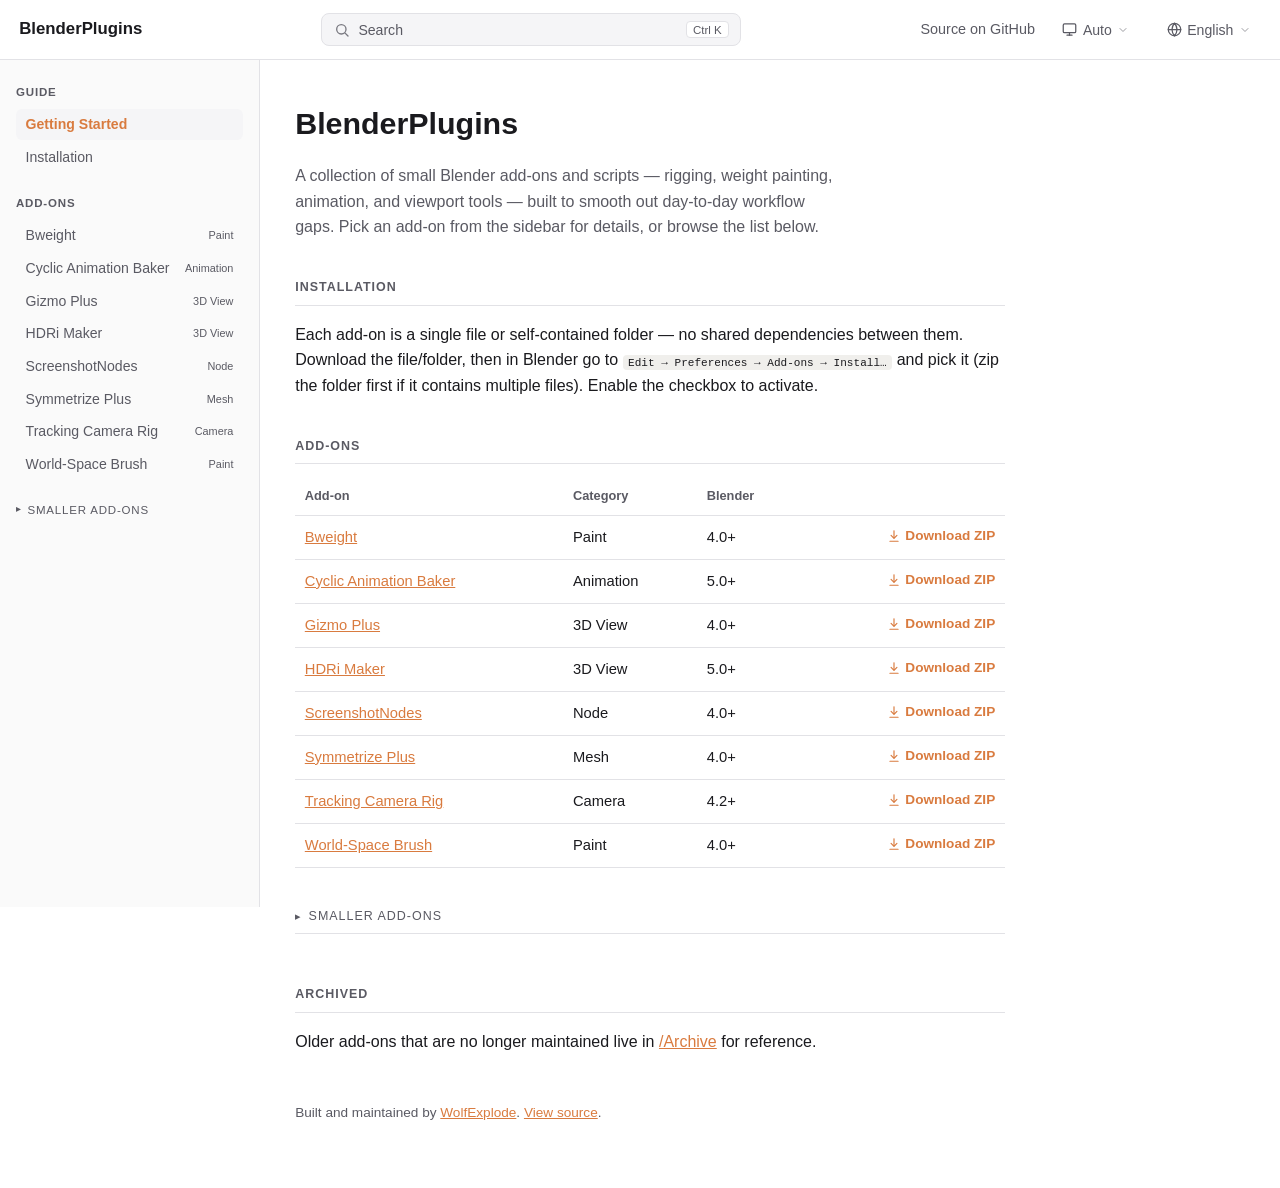
==== commit f04641ab: "github actions, release" ====
--- a/docs/index.html
+++ b/docs/index.html
@@ -35,16 +35,16 @@
 
     <h2 class="section-title" id="add-ons">Add-ons</h2>
     <table class="addon-table">
-      <thead><tr><th>Add-on</th><th>Category</th><th>Blender</th></tr></thead>
+      <thead><tr><th>Add-on</th><th>Category</th><th>Blender</th><th></th></tr></thead>
       <tbody>
-        <tr><td><a href="addons/bweight/index.html">Bweight</a></td><td>Paint</td><td>4.0+</td></tr>
-        <tr><td><a href="addons/cyclic-animation-baker/index.html">Cyclic Animation Baker</a></td><td>Animation</td><td>5.0+</td></tr>
-        <tr><td><a href="addons/gizmo-plus/index.html">Gizmo Plus</a></td><td>3D View</td><td>4.0+</td></tr>
-        <tr><td><a href="addons/hdri-maker/index.html">HDRi Maker</a></td><td>3D View</td><td>5.0+</td></tr>
-        <tr><td><a href="addons/screenshot-nodes/index.html">ScreenshotNodes</a></td><td>Node</td><td>4.0+</td></tr>
-        <tr><td><a href="addons/symmetrize-plus/index.html">Symmetrize Plus</a></td><td>Mesh</td><td>4.0+</td></tr>
-        <tr><td><a href="addons/target-please/index.html">Tracking Camera Rig</a></td><td>Camera</td><td>4.2+</td></tr>
-        <tr><td><a href="addons/world-space-brush/index.html">World-Space Brush</a></td><td>Paint</td><td>4.0+</td></tr>
+        <tr><td><a href="addons/bweight/index.html">Bweight</a></td><td>Paint</td><td>4.0+</td><td class="dl-cell"><a class="dl-link" href="https://github.com/WolfExplode/BlenderPlugins/releases/latest/download/bweight.zip"><svg width="14" height="14" viewBox="0 0 24 24" fill="none" stroke="currentColor" stroke-width="2" stroke-linecap="round" stroke-linejoin="round"><path d="M12 3v12"></path><polyline points="7 11 12 16 17 11"></polyline><path d="M5 21h14"></path></svg> Download ZIP</a></td></tr>
+        <tr><td><a href="addons/cyclic-animation-baker/index.html">Cyclic Animation Baker</a></td><td>Animation</td><td>5.0+</td><td class="dl-cell"><a class="dl-link" href="https://github.com/WolfExplode/BlenderPlugins/releases/latest/download/cyclic-animation-baker.zip"><svg width="14" height="14" viewBox="0 0 24 24" fill="none" stroke="currentColor" stroke-width="2" stroke-linecap="round" stroke-linejoin="round"><path d="M12 3v12"></path><polyline points="7 11 12 16 17 11"></polyline><path d="M5 21h14"></path></svg> Download ZIP</a></td></tr>
+        <tr><td><a href="addons/gizmo-plus/index.html">Gizmo Plus</a></td><td>3D View</td><td>4.0+</td><td class="dl-cell"><a class="dl-link" href="https://github.com/WolfExplode/BlenderPlugins/releases/latest/download/gizmo-plus.zip"><svg width="14" height="14" viewBox="0 0 24 24" fill="none" stroke="currentColor" stroke-width="2" stroke-linecap="round" stroke-linejoin="round"><path d="M12 3v12"></path><polyline points="7 11 12 16 17 11"></polyline><path d="M5 21h14"></path></svg> Download ZIP</a></td></tr>
+        <tr><td><a href="addons/hdri-maker/index.html">HDRi Maker</a></td><td>3D View</td><td>5.0+</td><td class="dl-cell"><a class="dl-link" href="https://github.com/WolfExplode/BlenderPlugins/releases/latest/download/hdri-maker.zip"><svg width="14" height="14" viewBox="0 0 24 24" fill="none" stroke="currentColor" stroke-width="2" stroke-linecap="round" stroke-linejoin="round"><path d="M12 3v12"></path><polyline points="7 11 12 16 17 11"></polyline><path d="M5 21h14"></path></svg> Download ZIP</a></td></tr>
+        <tr><td><a href="addons/screenshot-nodes/index.html">ScreenshotNodes</a></td><td>Node</td><td>4.0+</td><td class="dl-cell"><a class="dl-link" href="https://github.com/WolfExplode/BlenderPlugins/releases/latest/download/screenshot-nodes.zip"><svg width="14" height="14" viewBox="0 0 24 24" fill="none" stroke="currentColor" stroke-width="2" stroke-linecap="round" stroke-linejoin="round"><path d="M12 3v12"></path><polyline points="7 11 12 16 17 11"></polyline><path d="M5 21h14"></path></svg> Download ZIP</a></td></tr>
+        <tr><td><a href="addons/symmetrize-plus/index.html">Symmetrize Plus</a></td><td>Mesh</td><td>4.0+</td><td class="dl-cell"><a class="dl-link" href="https://github.com/WolfExplode/BlenderPlugins/releases/latest/download/symmetrize-plus.zip"><svg width="14" height="14" viewBox="0 0 24 24" fill="none" stroke="currentColor" stroke-width="2" stroke-linecap="round" stroke-linejoin="round"><path d="M12 3v12"></path><polyline points="7 11 12 16 17 11"></polyline><path d="M5 21h14"></path></svg> Download ZIP</a></td></tr>
+        <tr><td><a href="addons/target-please/index.html">Tracking Camera Rig</a></td><td>Camera</td><td>4.2+</td><td class="dl-cell"><a class="dl-link" href="https://github.com/WolfExplode/BlenderPlugins/releases/latest/download/target-please.zip"><svg width="14" height="14" viewBox="0 0 24 24" fill="none" stroke="currentColor" stroke-width="2" stroke-linecap="round" stroke-linejoin="round"><path d="M12 3v12"></path><polyline points="7 11 12 16 17 11"></polyline><path d="M5 21h14"></path></svg> Download ZIP</a></td></tr>
+        <tr><td><a href="addons/world-space-brush/index.html">World-Space Brush</a></td><td>Paint</td><td>4.0+</td><td class="dl-cell"><a class="dl-link" href="https://github.com/WolfExplode/BlenderPlugins/releases/latest/download/world-space-brush.zip"><svg width="14" height="14" viewBox="0 0 24 24" fill="none" stroke="currentColor" stroke-width="2" stroke-linecap="round" stroke-linejoin="round"><path d="M12 3v12"></path><polyline points="7 11 12 16 17 11"></polyline><path d="M5 21h14"></path></svg> Download ZIP</a></td></tr>
       </tbody>
     </table>
 
@@ -52,12 +52,10 @@
       <summary class="section-title collapsible-summary" id="smaller-add-ons">Smaller Add-ons</summary>
       <p class="collapsible-note">Single-purpose scripts and small utilities &mdash; quick fixes rather than full workflow tools.</p>
       <table class="addon-table">
-        <thead><tr><th>Add-on</th><th>Category</th><th>Blender</th></tr></thead>
+        <thead><tr><th>Add-on</th><th>Category</th><th>Blender</th><th></th></tr></thead>
         <tbody>
-          <tr><td><a href="addons/bone-renamer/index.html">Bone Renamer</a></td><td>Rigging</td><td>4.0+</td></tr>
-          <tr><td><a href="addons/guard-edit-mode/index.html">Guard Edit Mode for MACHIN3tools</a></td><td>System</td><td>4.0+</td></tr>
-          <tr><td><a href="addons/open-console-startup/index.html">Open Console on Startup</a></td><td>System</td><td>3.2+</td></tr>
-          <tr><td><a href="addons/translate-shapekeys/index.html">translateShapekeysToEnglish</a></td><td>Rigging</td><td>3.2+</td></tr>
+          <tr><td><a href="addons/guard-edit-mode/index.html">Guard Edit Mode for MACHIN3tools</a></td><td>System</td><td>4.0+</td><td class="dl-cell"><a class="dl-link" href="https://github.com/WolfExplode/BlenderPlugins/releases/latest/download/guard-edit-mode.zip"><svg width="14" height="14" viewBox="0 0 24 24" fill="none" stroke="currentColor" stroke-width="2" stroke-linecap="round" stroke-linejoin="round"><path d="M12 3v12"></path><polyline points="7 11 12 16 17 11"></polyline><path d="M5 21h14"></path></svg> Download ZIP</a></td></tr>
+          <tr><td><a href="addons/open-console-startup/index.html">Open Console on Startup</a></td><td>System</td><td>3.2+</td><td class="dl-cell"><a class="dl-link" href="https://github.com/WolfExplode/BlenderPlugins/releases/latest/download/open-console-startup.zip"><svg width="14" height="14" viewBox="0 0 24 24" fill="none" stroke="currentColor" stroke-width="2" stroke-linecap="round" stroke-linejoin="round"><path d="M12 3v12"></path><polyline points="7 11 12 16 17 11"></polyline><path d="M5 21h14"></path></svg> Download ZIP</a></td></tr>
         </tbody>
       </table>
     </details>
--- a/docs/assets/style.css
+++ b/docs/assets/style.css
@@ -398,6 +398,35 @@
 .page-links { font-size: .9rem; margin-top: .3rem; }
 .page-links a { margin-right: 1.1rem; text-decoration: none; }
 .page-links a:hover { text-decoration: underline; }
+
+.btn-download {
+  display: inline-flex;
+  align-items: center;
+  gap: .55rem;
+  background: var(--accent);
+  color: #fff;
+  font-weight: 700;
+  font-size: .95rem;
+  line-height: 1;
+  padding: .8rem 1.15rem;
+  border-radius: 8px;
+  text-decoration: none;
+  margin: .3rem 0 1rem;
+}
+.btn-download:hover { filter: brightness(1.08); }
+.btn-download svg { flex: none; }
+
+.dl-link {
+  display: inline-flex;
+  align-items: center;
+  gap: .3rem;
+  font-size: .85rem;
+  font-weight: 600;
+  text-decoration: none;
+  white-space: nowrap;
+}
+.dl-link svg { flex: none; }
+table.addon-table td.dl-cell { text-align: right; }
 
 article h2 { font-size: 1.15rem; margin: 2rem 0 .6rem; }
 article h2:first-of-type { margin-top: 1.6rem; }
